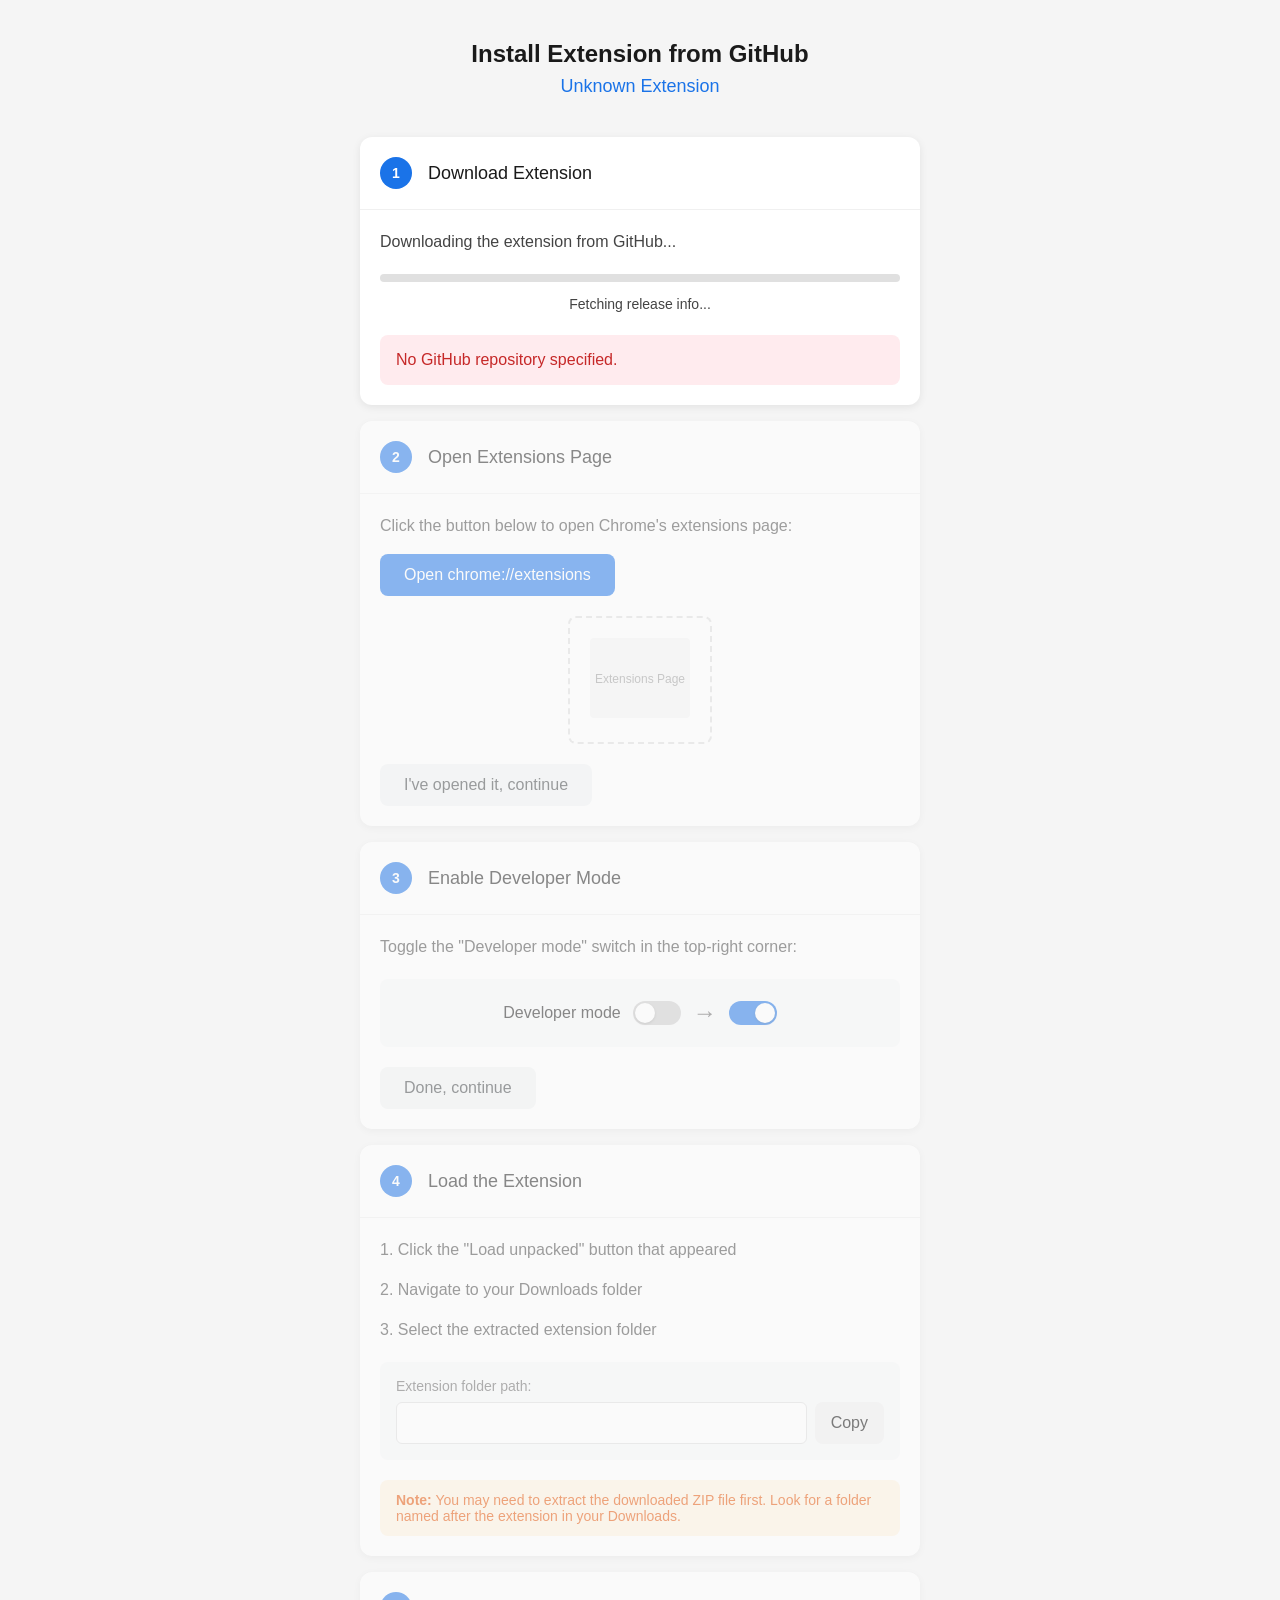
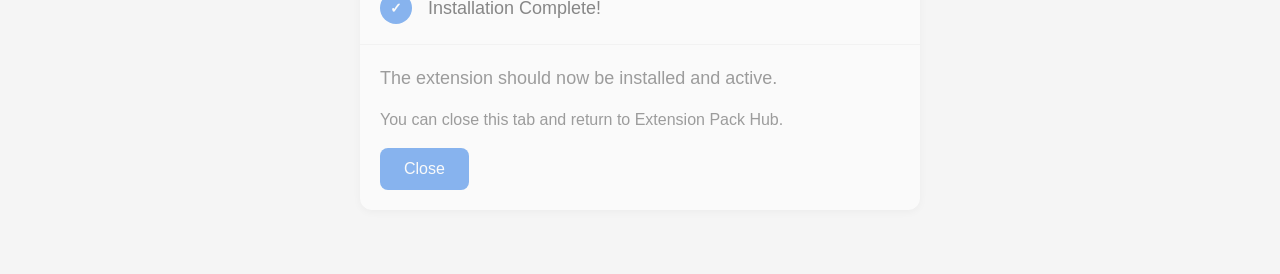
==== extension/install-wizard/wizard.html @ 22c45ed2 "Initial release: Extension Pack Hub Create, share, and install browser extension packs - like modpac" ====
<!DOCTYPE html>
<html lang="en">
<head>
  <meta charset="UTF-8">
  <meta name="viewport" content="width=device-width, initial-scale=1.0">
  <title>Install Extension - Extension Pack Hub</title>
  <link rel="stylesheet" href="wizard.css">
</head>
<body>
  <div class="wizard-container">
    <header>
      <h1>Install Extension from GitHub</h1>
      <p id="extension-name" class="extension-name"></p>
    </header>

    <div class="steps">
      <!-- Step 1: Download -->
      <div class="step active" id="step-1">
        <div class="step-header">
          <span class="step-number">1</span>
          <h2>Download Extension</h2>
        </div>
        <div class="step-content">
          <p>Downloading the extension from GitHub...</p>
          <div class="progress-container">
            <div class="progress-bar">
              <div class="progress-fill" id="download-progress"></div>
            </div>
            <p class="progress-text" id="download-status">Fetching release info...</p>
          </div>
          <div id="download-error" class="error-message hidden"></div>
          <div id="download-success" class="success-message hidden">
            <p>Download complete!</p>
            <button id="continue-to-step-2" class="primary">Continue</button>
          </div>
        </div>
      </div>

      <!-- Step 2: Open Extensions Page -->
      <div class="step" id="step-2">
        <div class="step-header">
          <span class="step-number">2</span>
          <h2>Open Extensions Page</h2>
        </div>
        <div class="step-content">
          <p>Click the button below to open Chrome's extensions page:</p>
          <button id="open-extensions" class="primary">Open chrome://extensions</button>
          <div class="instruction-image">
            <div class="placeholder-image">
              <svg width="100" height="80" viewBox="0 0 100 80">
                <rect width="100" height="80" fill="#f5f5f5" rx="4"/>
                <text x="50" y="45" text-anchor="middle" fill="#999" font-size="12">Extensions Page</text>
              </svg>
            </div>
          </div>
          <button id="continue-to-step-3" class="secondary">I've opened it, continue</button>
        </div>
      </div>

      <!-- Step 3: Enable Developer Mode -->
      <div class="step" id="step-3">
        <div class="step-header">
          <span class="step-number">3</span>
          <h2>Enable Developer Mode</h2>
        </div>
        <div class="step-content">
          <p>Toggle the "Developer mode" switch in the top-right corner:</p>
          <div class="instruction-image">
            <div class="toggle-demo">
              <span>Developer mode</span>
              <div class="toggle off">
                <div class="toggle-handle"></div>
              </div>
              <span class="arrow">→</span>
              <div class="toggle on">
                <div class="toggle-handle"></div>
              </div>
            </div>
          </div>
          <button id="continue-to-step-4" class="secondary">Done, continue</button>
        </div>
      </div>

      <!-- Step 4: Load Unpacked -->
      <div class="step" id="step-4">
        <div class="step-header">
          <span class="step-number">4</span>
          <h2>Load the Extension</h2>
        </div>
        <div class="step-content">
          <p>1. Click the "Load unpacked" button that appeared</p>
          <p>2. Navigate to your Downloads folder</p>
          <p>3. Select the extracted extension folder</p>

          <div class="path-box">
            <label>Extension folder path:</label>
            <div class="path-input">
              <input type="text" id="extension-path" readonly>
              <button id="copy-path">Copy</button>
            </div>
          </div>

          <div class="note">
            <strong>Note:</strong> You may need to extract the downloaded ZIP file first.
            Look for a folder named after the extension in your Downloads.
          </div>
        </div>
      </div>

      <!-- Step 5: Complete -->
      <div class="step" id="step-5">
        <div class="step-header">
          <span class="step-number">✓</span>
          <h2>Installation Complete!</h2>
        </div>
        <div class="step-content">
          <p class="success-text">The extension should now be installed and active.</p>
          <p>You can close this tab and return to Extension Pack Hub.</p>
          <button id="close-wizard" class="primary">Close</button>
        </div>
      </div>
    </div>

    <div class="warnings" id="warnings-container"></div>
  </div>

  <script src="../lib/github-api.js"></script>
  <script src="wizard.js"></script>
</body>
</html>
---- extension/install-wizard/wizard.css ----
* {
  box-sizing: border-box;
  margin: 0;
  padding: 0;
}

body {
  font-family: -apple-system, BlinkMacSystemFont, 'Segoe UI', Roboto, sans-serif;
  font-size: 16px;
  color: #1a1a1a;
  background: #f5f5f5;
  min-height: 100vh;
}

.wizard-container {
  max-width: 600px;
  margin: 0 auto;
  padding: 40px 20px;
}

header {
  text-align: center;
  margin-bottom: 40px;
}

header h1 {
  font-size: 24px;
  font-weight: 600;
  margin-bottom: 8px;
}

.extension-name {
  font-size: 18px;
  color: #1a73e8;
  font-weight: 500;
}

/* Steps */
.steps {
  display: flex;
  flex-direction: column;
  gap: 16px;
}

.step {
  background: white;
  border-radius: 12px;
  box-shadow: 0 2px 8px rgba(0,0,0,0.08);
  overflow: hidden;
  opacity: 0.5;
  pointer-events: none;
  transition: all 0.3s;
}

.step.active {
  opacity: 1;
  pointer-events: auto;
}

.step.completed {
  opacity: 0.7;
}

.step.completed .step-number {
  background: #4caf50;
}

.step-header {
  display: flex;
  align-items: center;
  gap: 16px;
  padding: 20px;
  border-bottom: 1px solid #f0f0f0;
}

.step-number {
  width: 32px;
  height: 32px;
  border-radius: 50%;
  background: #1a73e8;
  color: white;
  display: flex;
  align-items: center;
  justify-content: center;
  font-weight: 600;
  font-size: 14px;
}

.step-header h2 {
  font-size: 18px;
  font-weight: 500;
}

.step-content {
  padding: 20px;
}

.step-content p {
  margin-bottom: 16px;
  color: #444;
  line-height: 1.5;
}

/* Progress */
.progress-container {
  margin: 20px 0;
}

.progress-bar {
  height: 8px;
  background: #e0e0e0;
  border-radius: 4px;
  overflow: hidden;
  margin-bottom: 12px;
}

.progress-fill {
  height: 100%;
  background: #1a73e8;
  border-radius: 4px;
  width: 0%;
  transition: width 0.3s;
}

.progress-text {
  font-size: 14px;
  color: #666;
  text-align: center;
}

/* Messages */
.error-message {
  background: #ffebee;
  color: #c62828;
  padding: 16px;
  border-radius: 8px;
  margin-top: 16px;
}

.success-message {
  background: #e8f5e9;
  color: #2e7d32;
  padding: 16px;
  border-radius: 8px;
  margin-top: 16px;
  text-align: center;
}

.success-message button {
  margin-top: 12px;
}

.success-text {
  font-size: 18px;
  color: #2e7d32;
  font-weight: 500;
}

/* Buttons */
button {
  padding: 12px 24px;
  border: none;
  border-radius: 8px;
  font-size: 16px;
  font-weight: 500;
  cursor: pointer;
  transition: all 0.2s;
}

button.primary {
  background: #1a73e8;
  color: white;
}

button.primary:hover {
  background: #1557b0;
}

button.secondary {
  background: #f1f3f4;
  color: #3c4043;
}

button.secondary:hover {
  background: #e8eaed;
}

/* Instruction Image */
.instruction-image {
  margin: 20px 0;
  text-align: center;
}

.placeholder-image {
  display: inline-block;
  border: 2px dashed #ddd;
  border-radius: 8px;
  padding: 20px;
}

/* Toggle Demo */
.toggle-demo {
  display: flex;
  align-items: center;
  justify-content: center;
  gap: 12px;
  padding: 20px;
  background: #f8f9fa;
  border-radius: 8px;
}

.toggle {
  width: 48px;
  height: 24px;
  border-radius: 12px;
  position: relative;
  transition: background 0.3s;
}

.toggle.off {
  background: #ccc;
}

.toggle.on {
  background: #1a73e8;
}

.toggle-handle {
  width: 20px;
  height: 20px;
  background: white;
  border-radius: 50%;
  position: absolute;
  top: 2px;
  transition: left 0.3s;
  box-shadow: 0 1px 3px rgba(0,0,0,0.2);
}

.toggle.off .toggle-handle {
  left: 2px;
}

.toggle.on .toggle-handle {
  left: 26px;
}

.arrow {
  font-size: 24px;
  color: #666;
}

/* Path Box */
.path-box {
  margin: 20px 0;
  padding: 16px;
  background: #f8f9fa;
  border-radius: 8px;
}

.path-box label {
  display: block;
  font-size: 14px;
  color: #666;
  margin-bottom: 8px;
}

.path-input {
  display: flex;
  gap: 8px;
}

.path-input input {
  flex: 1;
  padding: 12px;
  border: 1px solid #ddd;
  border-radius: 6px;
  font-family: monospace;
  font-size: 14px;
  background: white;
}

.path-input button {
  padding: 12px 16px;
}

/* Note */
.note {
  background: #fff3e0;
  color: #e65100;
  padding: 12px 16px;
  border-radius: 8px;
  font-size: 14px;
  margin-top: 16px;
}

/* Warnings */
.warnings {
  margin-top: 24px;
}

.warning-card {
  background: #fff3e0;
  border: 1px solid #ffcc80;
  border-radius: 8px;
  padding: 16px;
  margin-bottom: 12px;
}

.warning-card h3 {
  font-size: 14px;
  font-weight: 600;
  color: #e65100;
  margin-bottom: 8px;
}

.warning-card p {
  font-size: 14px;
  color: #bf360c;
  margin: 0;
}

/* Hidden */
.hidden {
  display: none !important;
}

/* Responsive */
@media (max-width: 640px) {
  .wizard-container {
    padding: 20px 16px;
  }

  header h1 {
    font-size: 20px;
  }

  .step-header {
    padding: 16px;
  }

  .step-content {
    padding: 16px;
  }
}
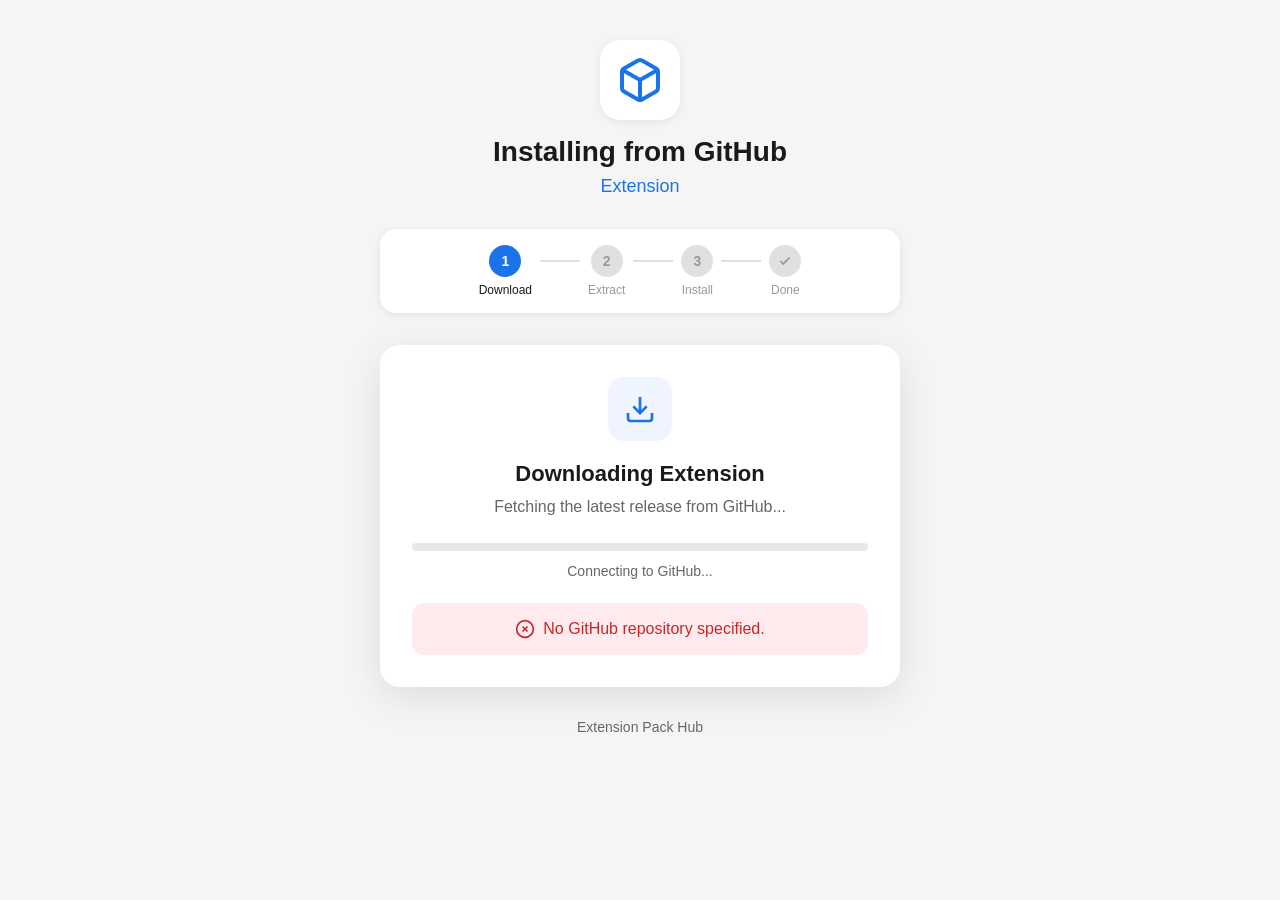
==== commit 4123bf5c: "Improve UX: seamless installs, real-time status, better wizard - Add website<->extension communicati" ====
--- a/extension/install-wizard/wizard.html
+++ b/extension/install-wizard/wizard.html
@@ -9,119 +9,219 @@
 <body>
   <div class="wizard-container">
     <header>
-      <h1>Install Extension from GitHub</h1>
+      <div class="header-icon">
+        <svg width="48" height="48" viewBox="0 0 24 24" fill="none" stroke="currentColor" stroke-width="2">
+          <path d="M21 16V8a2 2 0 0 0-1-1.73l-7-4a2 2 0 0 0-2 0l-7 4A2 2 0 0 0 3 8v8a2 2 0 0 0 1 1.73l7 4a2 2 0 0 0 2 0l7-4A2 2 0 0 0 21 16z"></path>
+          <polyline points="3.27 6.96 12 12.01 20.73 6.96"></polyline>
+          <line x1="12" y1="22.08" x2="12" y2="12"></line>
+        </svg>
+      </div>
+      <h1>Installing from GitHub</h1>
       <p id="extension-name" class="extension-name"></p>
     </header>
+
+    <!-- Progress Steps Indicator -->
+    <div class="progress-steps">
+      <div class="progress-step active" data-step="1">
+        <div class="step-dot">1</div>
+        <span>Download</span>
+      </div>
+      <div class="progress-line"></div>
+      <div class="progress-step" data-step="2">
+        <div class="step-dot">2</div>
+        <span>Extract</span>
+      </div>
+      <div class="progress-line"></div>
+      <div class="progress-step" data-step="3">
+        <div class="step-dot">3</div>
+        <span>Install</span>
+      </div>
+      <div class="progress-line"></div>
+      <div class="progress-step" data-step="4">
+        <div class="step-dot">
+          <svg width="14" height="14" viewBox="0 0 24 24" fill="none" stroke="currentColor" stroke-width="3">
+            <polyline points="20 6 9 17 4 12"></polyline>
+          </svg>
+        </div>
+        <span>Done</span>
+      </div>
+    </div>
 
     <div class="steps">
       <!-- Step 1: Download -->
       <div class="step active" id="step-1">
-        <div class="step-header">
-          <span class="step-number">1</span>
-          <h2>Download Extension</h2>
-        </div>
-        <div class="step-content">
-          <p>Downloading the extension from GitHub...</p>
+        <div class="step-card">
+          <div class="step-icon downloading">
+            <svg width="32" height="32" viewBox="0 0 24 24" fill="none" stroke="currentColor" stroke-width="2">
+              <path d="M21 15v4a2 2 0 0 1-2 2H5a2 2 0 0 1-2-2v-4"></path>
+              <polyline points="7 10 12 15 17 10"></polyline>
+              <line x1="12" y1="15" x2="12" y2="3"></line>
+            </svg>
+          </div>
+          <h2>Downloading Extension</h2>
+          <p>Fetching the latest release from GitHub...</p>
+
           <div class="progress-container">
             <div class="progress-bar">
               <div class="progress-fill" id="download-progress"></div>
             </div>
-            <p class="progress-text" id="download-status">Fetching release info...</p>
-          </div>
-          <div id="download-error" class="error-message hidden"></div>
+            <p class="progress-text" id="download-status">Connecting to GitHub...</p>
+          </div>
+
+          <div id="download-error" class="error-message hidden">
+            <svg width="20" height="20" viewBox="0 0 24 24" fill="none" stroke="currentColor" stroke-width="2">
+              <circle cx="12" cy="12" r="10"></circle>
+              <line x1="15" y1="9" x2="9" y2="15"></line>
+              <line x1="9" y1="9" x2="15" y2="15"></line>
+            </svg>
+            <span id="error-text"></span>
+          </div>
+
           <div id="download-success" class="success-message hidden">
-            <p>Download complete!</p>
-            <button id="continue-to-step-2" class="primary">Continue</button>
-          </div>
-        </div>
-      </div>
-
-      <!-- Step 2: Open Extensions Page -->
+            <svg width="24" height="24" viewBox="0 0 24 24" fill="none" stroke="currentColor" stroke-width="2">
+              <path d="M22 11.08V12a10 10 0 1 1-5.93-9.14"></path>
+              <polyline points="22 4 12 14.01 9 11.01"></polyline>
+            </svg>
+            <span>Download complete!</span>
+            <button id="continue-to-step-2" class="btn primary">Continue</button>
+          </div>
+        </div>
+      </div>
+
+      <!-- Step 2: Extract -->
       <div class="step" id="step-2">
-        <div class="step-header">
-          <span class="step-number">2</span>
-          <h2>Open Extensions Page</h2>
-        </div>
-        <div class="step-content">
-          <p>Click the button below to open Chrome's extensions page:</p>
-          <button id="open-extensions" class="primary">Open chrome://extensions</button>
-          <div class="instruction-image">
-            <div class="placeholder-image">
-              <svg width="100" height="80" viewBox="0 0 100 80">
-                <rect width="100" height="80" fill="#f5f5f5" rx="4"/>
-                <text x="50" y="45" text-anchor="middle" fill="#999" font-size="12">Extensions Page</text>
+        <div class="step-card">
+          <div class="step-icon">
+            <svg width="32" height="32" viewBox="0 0 24 24" fill="none" stroke="currentColor" stroke-width="2">
+              <path d="M22 19a2 2 0 0 1-2 2H4a2 2 0 0 1-2-2V5a2 2 0 0 1 2-2h5l2 3h9a2 2 0 0 1 2 2z"></path>
+            </svg>
+          </div>
+          <h2>Extract the ZIP File</h2>
+          <p>The extension was downloaded as a ZIP file. You need to extract it first.</p>
+
+          <div class="instruction-box">
+            <div class="instruction-step">
+              <span class="instruction-num">1</span>
+              <span>Open your <strong>Downloads</strong> folder</span>
+            </div>
+            <div class="instruction-step">
+              <span class="instruction-num">2</span>
+              <span>Find the downloaded ZIP file</span>
+            </div>
+            <div class="instruction-step">
+              <span class="instruction-num">3</span>
+              <span><strong>Double-click</strong> to extract (or right-click → Extract)</span>
+            </div>
+          </div>
+
+          <div class="path-box">
+            <label>Downloaded file:</label>
+            <div class="path-input">
+              <input type="text" id="download-path" readonly>
+              <button id="open-downloads" class="btn icon">
+                <svg width="16" height="16" viewBox="0 0 24 24" fill="none" stroke="currentColor" stroke-width="2">
+                  <path d="M18 13v6a2 2 0 0 1-2 2H5a2 2 0 0 1-2-2V8a2 2 0 0 1 2-2h6"></path>
+                  <polyline points="15 3 21 3 21 9"></polyline>
+                  <line x1="10" y1="14" x2="21" y2="3"></line>
+                </svg>
+              </button>
+            </div>
+          </div>
+
+          <button id="continue-to-step-3" class="btn primary full-width">I've Extracted It</button>
+        </div>
+      </div>
+
+      <!-- Step 3: Install -->
+      <div class="step" id="step-3">
+        <div class="step-card">
+          <div class="step-icon">
+            <svg width="32" height="32" viewBox="0 0 24 24" fill="none" stroke="currentColor" stroke-width="2">
+              <rect x="3" y="11" width="18" height="11" rx="2" ry="2"></rect>
+              <path d="M7 11V7a5 5 0 0 1 10 0v4"></path>
+            </svg>
+          </div>
+          <h2>Load in Chrome</h2>
+          <p>Now let's add the extension to Chrome.</p>
+
+          <div class="instruction-box">
+            <div class="instruction-step clickable" id="open-extensions">
+              <span class="instruction-num">1</span>
+              <span>Click to open <strong>chrome://extensions</strong></span>
+              <svg width="16" height="16" viewBox="0 0 24 24" fill="none" stroke="currentColor" stroke-width="2">
+                <path d="M18 13v6a2 2 0 0 1-2 2H5a2 2 0 0 1-2-2V8a2 2 0 0 1 2-2h6"></path>
+                <polyline points="15 3 21 3 21 9"></polyline>
+                <line x1="10" y1="14" x2="21" y2="3"></line>
               </svg>
             </div>
-          </div>
-          <button id="continue-to-step-3" class="secondary">I've opened it, continue</button>
-        </div>
-      </div>
-
-      <!-- Step 3: Enable Developer Mode -->
-      <div class="step" id="step-3">
-        <div class="step-header">
-          <span class="step-number">3</span>
-          <h2>Enable Developer Mode</h2>
-        </div>
-        <div class="step-content">
-          <p>Toggle the "Developer mode" switch in the top-right corner:</p>
-          <div class="instruction-image">
-            <div class="toggle-demo">
-              <span>Developer mode</span>
-              <div class="toggle off">
-                <div class="toggle-handle"></div>
-              </div>
-              <span class="arrow">→</span>
-              <div class="toggle on">
-                <div class="toggle-handle"></div>
-              </div>
-            </div>
-          </div>
-          <button id="continue-to-step-4" class="secondary">Done, continue</button>
-        </div>
-      </div>
-
-      <!-- Step 4: Load Unpacked -->
-      <div class="step" id="step-4">
-        <div class="step-header">
-          <span class="step-number">4</span>
-          <h2>Load the Extension</h2>
-        </div>
-        <div class="step-content">
-          <p>1. Click the "Load unpacked" button that appeared</p>
-          <p>2. Navigate to your Downloads folder</p>
-          <p>3. Select the extracted extension folder</p>
+            <div class="instruction-step">
+              <span class="instruction-num">2</span>
+              <span>Enable <strong>Developer mode</strong> (top right toggle)</span>
+            </div>
+            <div class="instruction-step">
+              <span class="instruction-num">3</span>
+              <span>Click <strong>Load unpacked</strong></span>
+            </div>
+            <div class="instruction-step">
+              <span class="instruction-num">4</span>
+              <span>Select the extracted extension folder</span>
+            </div>
+          </div>
 
           <div class="path-box">
-            <label>Extension folder path:</label>
+            <label>Extension folder to select:</label>
             <div class="path-input">
               <input type="text" id="extension-path" readonly>
-              <button id="copy-path">Copy</button>
-            </div>
-          </div>
-
-          <div class="note">
-            <strong>Note:</strong> You may need to extract the downloaded ZIP file first.
-            Look for a folder named after the extension in your Downloads.
-          </div>
-        </div>
-      </div>
-
-      <!-- Step 5: Complete -->
-      <div class="step" id="step-5">
-        <div class="step-header">
-          <span class="step-number">✓</span>
-          <h2>Installation Complete!</h2>
-        </div>
-        <div class="step-content">
-          <p class="success-text">The extension should now be installed and active.</p>
-          <p>You can close this tab and return to Extension Pack Hub.</p>
-          <button id="close-wizard" class="primary">Close</button>
+              <button id="copy-path" class="btn icon" title="Copy path">
+                <svg width="16" height="16" viewBox="0 0 24 24" fill="none" stroke="currentColor" stroke-width="2">
+                  <rect x="9" y="9" width="13" height="13" rx="2" ry="2"></rect>
+                  <path d="M5 15H4a2 2 0 0 1-2-2V4a2 2 0 0 1 2-2h9a2 2 0 0 1 2 2v1"></path>
+                </svg>
+              </button>
+            </div>
+          </div>
+
+          <div class="visual-guide">
+            <div class="guide-item">
+              <div class="toggle-demo">
+                <span>Developer mode</span>
+                <div class="toggle">
+                  <div class="toggle-handle"></div>
+                </div>
+              </div>
+              <small>Enable this toggle</small>
+            </div>
+          </div>
+
+          <button id="continue-to-step-4" class="btn primary full-width">I've Loaded It</button>
+        </div>
+      </div>
+
+      <!-- Step 4: Complete -->
+      <div class="step" id="step-4">
+        <div class="step-card success-card">
+          <div class="step-icon success">
+            <svg width="48" height="48" viewBox="0 0 24 24" fill="none" stroke="currentColor" stroke-width="2">
+              <path d="M22 11.08V12a10 10 0 1 1-5.93-9.14"></path>
+              <polyline points="22 4 12 14.01 9 11.01"></polyline>
+            </svg>
+          </div>
+          <h2>All Done!</h2>
+          <p class="success-text">The extension has been installed successfully.</p>
+          <p>You can now close this tab and enjoy your new extension.</p>
+
+          <div class="completion-actions">
+            <button id="close-wizard" class="btn primary">Close Tab</button>
+          </div>
         </div>
       </div>
     </div>
 
     <div class="warnings" id="warnings-container"></div>
+
+    <footer>
+      <p>Extension Pack Hub</p>
+    </footer>
   </div>
 
   <script src="../lib/github-api.js"></script>
--- a/extension/install-wizard/wizard.css
+++ b/extension/install-wizard/wizard.css
@@ -4,111 +4,228 @@
   padding: 0;
 }
 
+:root {
+  --primary: #1a73e8;
+  --primary-dark: #1557b0;
+  --success: #2e7d32;
+  --success-light: #e8f5e9;
+  --warning: #e65100;
+  --error: #c62828;
+  --text: #1a1a1a;
+  --text-light: #666;
+  --bg: #f5f5f5;
+  --card: #fff;
+  --border: #e0e0e0;
+}
+
 body {
   font-family: -apple-system, BlinkMacSystemFont, 'Segoe UI', Roboto, sans-serif;
   font-size: 16px;
-  color: #1a1a1a;
+  color: var(--text);
   background: #f5f5f5;
   min-height: 100vh;
 }
 
 .wizard-container {
-  max-width: 600px;
+  max-width: 560px;
   margin: 0 auto;
   padding: 40px 20px;
 }
 
+/* Header */
 header {
   text-align: center;
-  margin-bottom: 40px;
+  margin-bottom: 32px;
+}
+
+.header-icon {
+  display: inline-flex;
+  align-items: center;
+  justify-content: center;
+  width: 80px;
+  height: 80px;
+  background: white;
+  border-radius: 20px;
+  margin-bottom: 16px;
+  box-shadow: 0 2px 8px rgba(0,0,0,0.08);
+}
+
+.header-icon svg {
+  stroke: var(--primary);
 }
 
 header h1 {
-  font-size: 24px;
+  font-size: 28px;
   font-weight: 600;
   margin-bottom: 8px;
+  color: var(--text);
 }
 
 .extension-name {
   font-size: 18px;
-  color: #1a73e8;
+  color: var(--primary);
   font-weight: 500;
 }
 
-/* Steps */
-.steps {
+/* Progress Steps */
+.progress-steps {
+  display: flex;
+  align-items: center;
+  justify-content: center;
+  margin-bottom: 32px;
+  padding: 16px 24px;
+  background: white;
+  border-radius: 16px;
+  box-shadow: 0 2px 8px rgba(0,0,0,0.08);
+}
+
+.progress-step {
   display: flex;
   flex-direction: column;
-  gap: 16px;
-}
-
-.step {
-  background: white;
-  border-radius: 12px;
-  box-shadow: 0 2px 8px rgba(0,0,0,0.08);
-  overflow: hidden;
-  opacity: 0.5;
-  pointer-events: none;
-  transition: all 0.3s;
-}
-
-.step.active {
-  opacity: 1;
-  pointer-events: auto;
-}
-
-.step.completed {
-  opacity: 0.7;
-}
-
-.step.completed .step-number {
-  background: #4caf50;
-}
-
-.step-header {
-  display: flex;
-  align-items: center;
-  gap: 16px;
-  padding: 20px;
-  border-bottom: 1px solid #f0f0f0;
-}
-
-.step-number {
+  align-items: center;
+  gap: 6px;
+}
+
+.progress-step span {
+  font-size: 12px;
+  color: #999;
+  font-weight: 500;
+}
+
+.progress-step.active span,
+.progress-step.completed span {
+  color: var(--text);
+}
+
+.step-dot {
   width: 32px;
   height: 32px;
   border-radius: 50%;
-  background: #1a73e8;
+  background: #e0e0e0;
+  color: #999;
+  display: flex;
+  align-items: center;
+  justify-content: center;
+  font-weight: 600;
+  font-size: 14px;
+  transition: all 0.3s ease;
+}
+
+.progress-step.active .step-dot {
+  background: var(--primary);
   color: white;
-  display: flex;
-  align-items: center;
-  justify-content: center;
-  font-weight: 600;
-  font-size: 14px;
-}
-
-.step-header h2 {
-  font-size: 18px;
-  font-weight: 500;
-}
-
-.step-content {
-  padding: 20px;
-}
-
-.step-content p {
-  margin-bottom: 16px;
-  color: #444;
+}
+
+.progress-step.completed .step-dot {
+  background: var(--success);
+  color: white;
+}
+
+.progress-step.completed .step-dot svg {
+  stroke: white;
+}
+
+.progress-line {
+  width: 40px;
+  height: 2px;
+  background: #e0e0e0;
+  margin: 0 8px;
+  margin-bottom: 20px;
+  transition: background 0.3s ease;
+}
+
+.progress-line.active {
+  background: var(--success);
+}
+
+/* Steps Container */
+.steps {
+  display: flex;
+  flex-direction: column;
+}
+
+.step {
+  display: none;
+  animation: fadeInUp 0.4s ease;
+}
+
+.step.active {
+  display: block;
+}
+
+@keyframes fadeInUp {
+  from {
+    opacity: 0;
+    transform: translateY(20px);
+  }
+  to {
+    opacity: 1;
+    transform: translateY(0);
+  }
+}
+
+.step-card {
+  background: white;
+  border-radius: 20px;
+  padding: 32px;
+  box-shadow: 0 10px 40px rgba(0, 0, 0, 0.1);
+  text-align: center;
+}
+
+.step-card.success-card {
+  background: #f8fdf8;
+}
+
+.step-icon {
+  display: inline-flex;
+  align-items: center;
+  justify-content: center;
+  width: 64px;
+  height: 64px;
+  background: #f0f4ff;
+  border-radius: 16px;
+  margin-bottom: 20px;
+  color: var(--primary);
+}
+
+.step-icon.downloading {
+  animation: pulse 2s infinite;
+}
+
+@keyframes pulse {
+  0%, 100% { transform: scale(1); }
+  50% { transform: scale(1.05); }
+}
+
+.step-icon.success {
+  background: var(--success-light);
+  color: var(--success);
+  width: 80px;
+  height: 80px;
+  border-radius: 50%;
+}
+
+.step-card h2 {
+  font-size: 22px;
+  font-weight: 600;
+  margin-bottom: 8px;
+  color: var(--text);
+}
+
+.step-card > p {
+  color: var(--text-light);
+  margin-bottom: 24px;
   line-height: 1.5;
 }
 
 /* Progress */
 .progress-container {
-  margin: 20px 0;
+  margin: 24px 0;
 }
 
 .progress-bar {
   height: 8px;
-  background: #e0e0e0;
+  background: #e8e8e8;
   border-radius: 4px;
   overflow: hidden;
   margin-bottom: 12px;
@@ -116,137 +233,152 @@
 
 .progress-fill {
   height: 100%;
-  background: #1a73e8;
+  background: var(--primary);
   border-radius: 4px;
   width: 0%;
-  transition: width 0.3s;
+  transition: width 0.3s ease;
 }
 
 .progress-text {
   font-size: 14px;
-  color: #666;
-  text-align: center;
+  color: var(--text-light);
 }
 
 /* Messages */
 .error-message {
+  display: flex;
+  align-items: center;
+  justify-content: center;
+  gap: 8px;
   background: #ffebee;
-  color: #c62828;
+  color: var(--error);
   padding: 16px;
-  border-radius: 8px;
+  border-radius: 12px;
   margin-top: 16px;
 }
 
 .success-message {
-  background: #e8f5e9;
-  color: #2e7d32;
-  padding: 16px;
-  border-radius: 8px;
+  display: flex;
+  flex-direction: column;
+  align-items: center;
+  gap: 12px;
+  background: var(--success-light);
+  color: var(--success);
+  padding: 20px;
+  border-radius: 12px;
   margin-top: 16px;
-  text-align: center;
-}
-
-.success-message button {
-  margin-top: 12px;
+  font-weight: 500;
+}
+
+.success-message svg {
+  stroke: var(--success);
 }
 
 .success-text {
   font-size: 18px;
-  color: #2e7d32;
-  font-weight: 500;
+  color: var(--success);
+  font-weight: 600;
 }
 
 /* Buttons */
-button {
-  padding: 12px 24px;
+.btn {
+  display: inline-flex;
+  align-items: center;
+  justify-content: center;
+  gap: 8px;
+  padding: 14px 28px;
   border: none;
-  border-radius: 8px;
+  border-radius: 12px;
   font-size: 16px;
-  font-weight: 500;
+  font-weight: 600;
   cursor: pointer;
-  transition: all 0.2s;
-}
-
-button.primary {
-  background: #1a73e8;
+  transition: all 0.2s ease;
+}
+
+.btn.primary {
+  background: var(--primary);
   color: white;
 }
 
-button.primary:hover {
-  background: #1557b0;
-}
-
-button.secondary {
+.btn.primary:hover {
+  background: var(--primary-dark);
+  transform: translateY(-1px);
+  box-shadow: 0 4px 12px rgba(26, 115, 232, 0.3);
+}
+
+.btn.secondary {
   background: #f1f3f4;
   color: #3c4043;
 }
 
-button.secondary:hover {
+.btn.secondary:hover {
   background: #e8eaed;
 }
 
-/* Instruction Image */
-.instruction-image {
+.btn.icon {
+  padding: 12px;
+  background: #f5f5f5;
+  border-radius: 8px;
+}
+
+.btn.icon:hover {
+  background: #e8e8e8;
+}
+
+.btn.full-width {
+  width: 100%;
+  margin-top: 24px;
+}
+
+/* Instruction Box */
+.instruction-box {
+  background: #f8f9fa;
+  border-radius: 12px;
+  padding: 4px;
   margin: 20px 0;
-  text-align: center;
-}
-
-.placeholder-image {
-  display: inline-block;
-  border: 2px dashed #ddd;
-  border-radius: 8px;
-  padding: 20px;
-}
-
-/* Toggle Demo */
-.toggle-demo {
-  display: flex;
-  align-items: center;
-  justify-content: center;
+}
+
+.instruction-step {
+  display: flex;
+  align-items: center;
   gap: 12px;
-  padding: 20px;
-  background: #f8f9fa;
-  border-radius: 8px;
-}
-
-.toggle {
-  width: 48px;
-  height: 24px;
-  border-radius: 12px;
-  position: relative;
-  transition: background 0.3s;
-}
-
-.toggle.off {
-  background: #ccc;
-}
-
-.toggle.on {
-  background: #1a73e8;
-}
-
-.toggle-handle {
-  width: 20px;
-  height: 20px;
-  background: white;
+  padding: 14px 16px;
+  border-radius: 10px;
+  transition: background 0.2s;
+}
+
+.instruction-step.clickable {
+  cursor: pointer;
+}
+
+.instruction-step.clickable:hover {
+  background: #e8f0fe;
+}
+
+.instruction-step.clickable svg {
+  margin-left: auto;
+  color: var(--primary);
+}
+
+.instruction-num {
+  width: 28px;
+  height: 28px;
+  background: white;
+  border: 2px solid var(--border);
   border-radius: 50%;
-  position: absolute;
-  top: 2px;
-  transition: left 0.3s;
-  box-shadow: 0 1px 3px rgba(0,0,0,0.2);
-}
-
-.toggle.off .toggle-handle {
-  left: 2px;
-}
-
-.toggle.on .toggle-handle {
-  left: 26px;
-}
-
-.arrow {
-  font-size: 24px;
-  color: #666;
+  display: flex;
+  align-items: center;
+  justify-content: center;
+  font-size: 13px;
+  font-weight: 600;
+  color: var(--text-light);
+  flex-shrink: 0;
+}
+
+.instruction-step span:not(.instruction-num) {
+  text-align: left;
+  font-size: 14px;
+  color: var(--text);
 }
 
 /* Path Box */
@@ -254,14 +386,16 @@
   margin: 20px 0;
   padding: 16px;
   background: #f8f9fa;
-  border-radius: 8px;
+  border-radius: 12px;
+  text-align: left;
 }
 
 .path-box label {
   display: block;
-  font-size: 14px;
-  color: #666;
+  font-size: 13px;
+  color: var(--text-light);
   margin-bottom: 8px;
+  font-weight: 500;
 }
 
 .path-input {
@@ -271,26 +405,76 @@
 
 .path-input input {
   flex: 1;
-  padding: 12px;
-  border: 1px solid #ddd;
-  border-radius: 6px;
-  font-family: monospace;
-  font-size: 14px;
-  background: white;
-}
-
-.path-input button {
-  padding: 12px 16px;
-}
-
-/* Note */
-.note {
-  background: #fff3e0;
-  color: #e65100;
-  padding: 12px 16px;
+  padding: 12px 14px;
+  border: 1px solid var(--border);
   border-radius: 8px;
-  font-size: 14px;
-  margin-top: 16px;
+  font-family: 'SF Mono', Monaco, 'Courier New', monospace;
+  font-size: 13px;
+  background: white;
+  color: var(--text);
+}
+
+/* Visual Guide */
+.visual-guide {
+  margin: 20px 0;
+  padding: 20px;
+  background: #fff8e1;
+  border-radius: 12px;
+}
+
+.guide-item {
+  display: flex;
+  flex-direction: column;
+  align-items: center;
+  gap: 8px;
+}
+
+.guide-item small {
+  font-size: 13px;
+  color: var(--warning);
+  font-weight: 500;
+}
+
+/* Toggle Demo */
+.toggle-demo {
+  display: flex;
+  align-items: center;
+  gap: 12px;
+  padding: 12px 20px;
+  background: white;
+  border-radius: 8px;
+  box-shadow: 0 2px 8px rgba(0, 0, 0, 0.08);
+}
+
+.toggle-demo span {
+  font-size: 14px;
+  font-weight: 500;
+}
+
+.toggle {
+  width: 48px;
+  height: 26px;
+  background: var(--primary);
+  border-radius: 13px;
+  position: relative;
+  cursor: pointer;
+}
+
+.toggle-handle {
+  width: 22px;
+  height: 22px;
+  background: white;
+  border-radius: 50%;
+  position: absolute;
+  top: 2px;
+  left: 24px;
+  box-shadow: 0 1px 3px rgba(0, 0, 0, 0.2);
+  transition: left 0.3s ease;
+}
+
+/* Completion Actions */
+.completion-actions {
+  margin-top: 24px;
 }
 
 /* Warnings */
@@ -300,23 +484,31 @@
 
 .warning-card {
   background: #fff3e0;
-  border: 1px solid #ffcc80;
-  border-radius: 8px;
-  padding: 16px;
+  border-left: 4px solid var(--warning);
+  border-radius: 12px;
+  padding: 16px 20px;
   margin-bottom: 12px;
 }
 
 .warning-card h3 {
   font-size: 14px;
   font-weight: 600;
-  color: #e65100;
-  margin-bottom: 8px;
+  color: var(--warning);
+  margin-bottom: 4px;
 }
 
 .warning-card p {
   font-size: 14px;
   color: #bf360c;
   margin: 0;
+}
+
+/* Footer */
+footer {
+  text-align: center;
+  margin-top: 32px;
+  color: var(--text-light);
+  font-size: 14px;
 }
 
 /* Hidden */
@@ -331,14 +523,28 @@
   }
 
   header h1 {
-    font-size: 20px;
-  }
-
-  .step-header {
-    padding: 16px;
-  }
-
-  .step-content {
-    padding: 16px;
-  }
-}
+    font-size: 22px;
+  }
+
+  .step-card {
+    padding: 24px 20px;
+  }
+
+  .progress-steps {
+    padding: 12px 16px;
+  }
+
+  .step-dot {
+    width: 28px;
+    height: 28px;
+    font-size: 12px;
+  }
+
+  .progress-line {
+    width: 24px;
+  }
+
+  .progress-step span {
+    font-size: 10px;
+  }
+}
